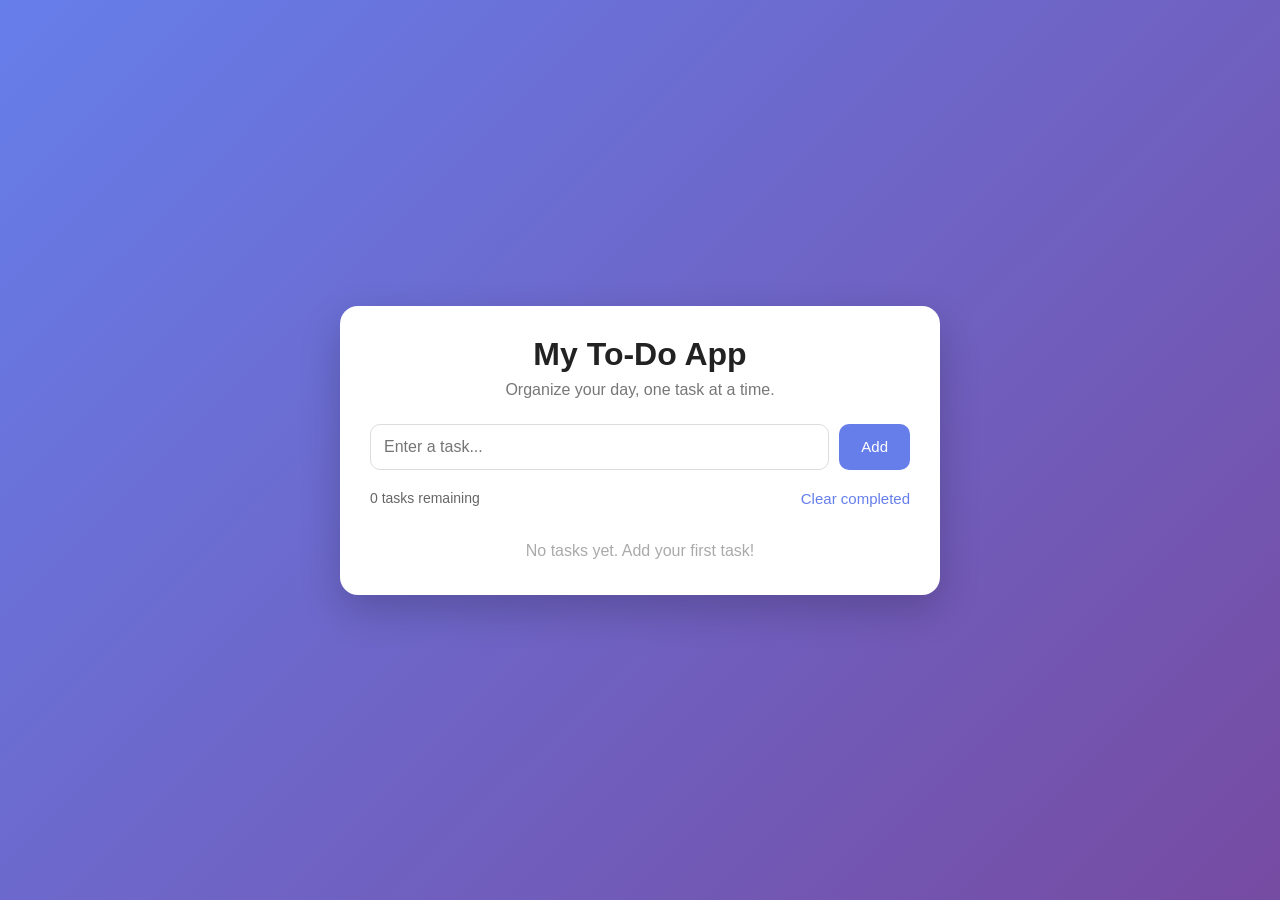
==== index.html @ 93897ae5 "Add files via upload" ====
<!DOCTYPE html>
<html lang="en">
<head>
  <meta charset="UTF-8">
  <meta name="viewport" content="width=device-width, initial-scale=1.0">
  <title>My To-Do App</title>
  <link rel="stylesheet" href="style.css">
</head>
<body>
  <div class="container">
    <div class="app">
      <h1>My To-Do App</h1>
      <p class="subtitle">Organize your day, one task at a time.</p>

      <div class="input-row">
        <input id="taskInput" type="text" placeholder="Enter a task..." maxlength="100">
        <button id="addBtn">Add</button>
      </div>

      <div class="stats">
        <span id="taskCount">0 tasks</span>
        <button id="clearBtn" class="clear">Clear completed</button>
      </div>

      <ul id="taskList"></ul>
      <p id="emptyMessage" class="empty">No tasks yet. Add your first task!</p>
    </div>
  </div>

  <script src="script.js"></script>
</body>
</html>
---- style.css ----
* {
  box-sizing: border-box;
  margin: 0;
  padding: 0;
}

body {
  font-family: Arial, sans-serif;
  min-height: 100vh;
  background: linear-gradient(135deg, #667eea, #764ba2);
  display: flex;
  align-items: center;
  justify-content: center;
  padding: 20px;
}

.container {
  width: 100%;
  max-width: 600px;
}

.app {
  background: white;
  border-radius: 18px;
  padding: 30px;
  box-shadow: 0 15px 40px rgba(0, 0, 0, 0.2);
}

h1 {
  text-align: center;
  color: #222;
  margin-bottom: 8px;
}

.subtitle {
  text-align: center;
  color: #777;
  margin-bottom: 25px;
}

.input-row {
  display: flex;
  gap: 10px;
}

#taskInput {
  flex: 1;
  padding: 13px;
  border: 1px solid #ddd;
  border-radius: 10px;
  font-size: 16px;
  outline: none;
}

#taskInput:focus {
  border-color: #667eea;
}

button {
  border: none;
  cursor: pointer;
  border-radius: 10px;
  font-size: 15px;
}

#addBtn {
  padding: 0 22px;
  background: #667eea;
  color: white;
}

#addBtn:hover {
  opacity: 0.9;
}

.stats {
  display: flex;
  justify-content: space-between;
  align-items: center;
  margin: 20px 0 10px;
  color: #666;
  font-size: 14px;
}

.clear {
  background: transparent;
  color: #667eea;
}

#taskList {
  list-style: none;
}

.task {
  display: flex;
  align-items: center;
  gap: 12px;
  padding: 14px 0;
  border-bottom: 1px solid #eee;
}

.task-text {
  flex: 1;
  color: #333;
  word-break: break-word;
}

.task.completed .task-text {
  text-decoration: line-through;
  color: #999;
}

.delete {
  background: #f3f3f3;
  padding: 8px 12px;
  color: #d33;
}

.empty {
  text-align: center;
  color: #aaa;
  padding: 25px 0 5px;
}

@media (max-width: 480px) {
  .app {
    padding: 22px;
  }

  .input-row {
    flex-direction: column;
  }

  #addBtn {
    padding: 12px;
  }
}
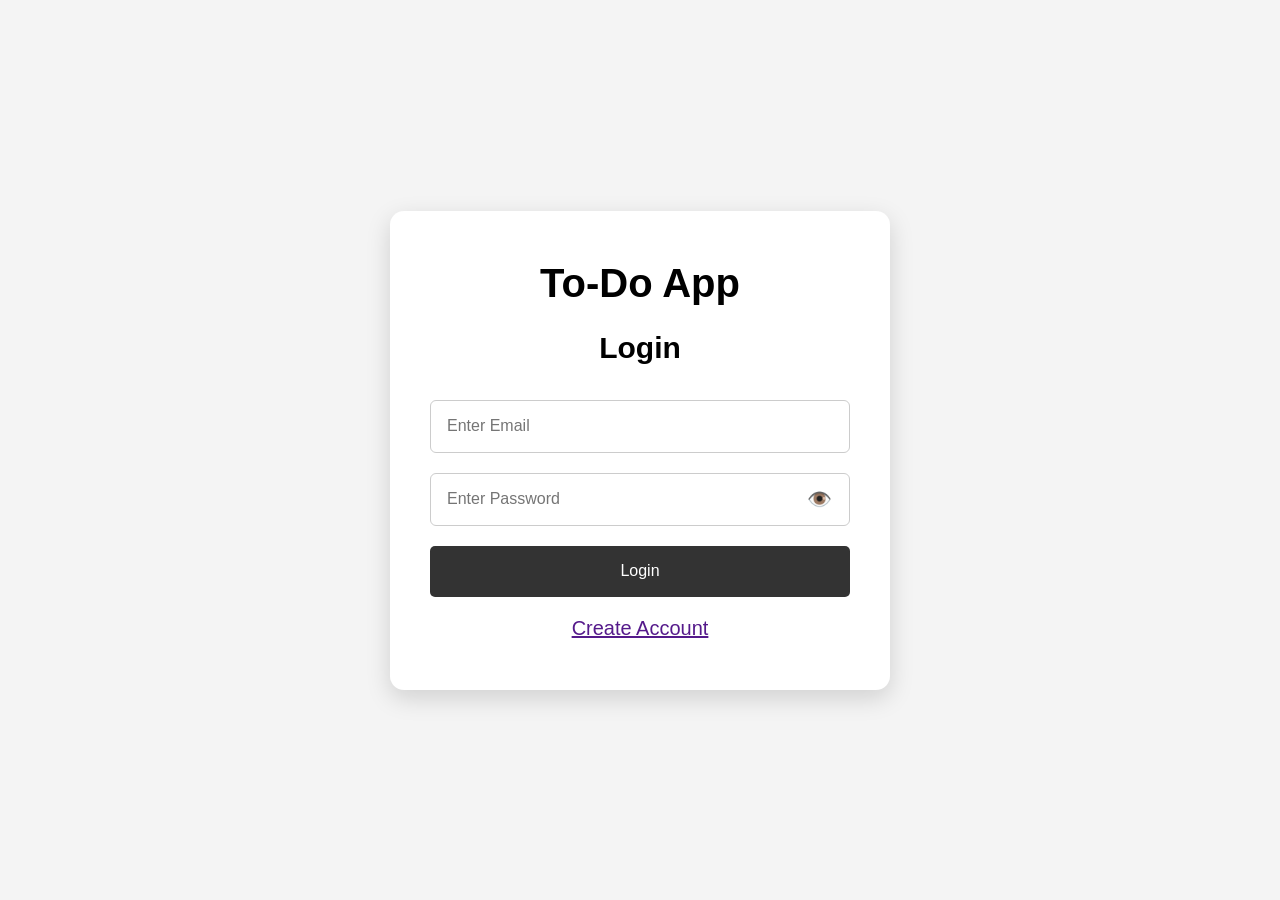
==== commit 7ea29f6c: "Update login register and todo app" ====
--- a/index.html
+++ b/index.html
@@ -1,32 +1,94 @@
-<!DOCTYPE html>
+\<!DOCTYPE html>
 <html lang="en">
 <head>
-  <meta charset="UTF-8">
-  <meta name="viewport" content="width=device-width, initial-scale=1.0">
-  <title>My To-Do App</title>
-  <link rel="stylesheet" href="style.css">
+    <meta charset="UTF-8">
+    <meta name="viewport" content="width=device-width, initial-scale=1.0">
+    <title>My To-Do App</title>
+    <link rel="stylesheet" href="style.css">
 </head>
+
 <body>
-  <div class="container">
-    <div class="app">
-      <h1>My To-Do App</h1>
-      <p class="subtitle">Organize your day, one task at a time.</p>
 
-      <div class="input-row">
-        <input id="taskInput" type="text" placeholder="Enter a task..." maxlength="100">
-        <button id="addBtn">Add</button>
-      </div>
+<div class="app">
 
-      <div class="stats">
-        <span id="taskCount">0 tasks</span>
-        <button id="clearBtn" class="clear">Clear completed</button>
-      </div>
+    <div class="header">
+        <div>
+            <h1>My To-Do App</h1>
+            <p>Stay organized and get things done.</p>
+        </div>
 
-      <ul id="taskList"></ul>
-      <p id="emptyMessage" class="empty">No tasks yet. Add your first task!</p>
+        <button class="logout-btn" onclick="logout()">
+            Logout
+        </button>
     </div>
-  </div>
 
-  <script src="script.js"></script>
+
+    <!-- Add Task -->
+    <form id="todoForm">
+
+        <div class="top-row">
+
+            <input
+                type="text"
+                id="todoInput"
+                placeholder="What needs to be done?"
+                required
+            >
+
+            <select id="priority">
+                <option value="Low">Low</option>
+                <option value="Medium" selected>Medium</option>
+                <option value="High">High</option>
+            </select>
+
+        </div>
+
+
+        <div class="date-row">
+
+            <input
+                type="date"
+                id="taskDate"
+            >
+
+            <input
+                type="time"
+                id="taskTime"
+            >
+
+        </div>
+
+
+        <button type="submit" class="add-btn">
+            Add Task
+        </button>
+
+    </form>
+
+
+    <!-- Task information -->
+    <div class="task-header">
+
+        <span id="taskCount">
+            0 tasks remaining
+        </span>
+
+        <button
+            class="clear-btn"
+            onclick="clearCompleted()"
+        >
+            Clear completed
+        </button>
+
+    </div>
+
+
+    <!-- Tasks -->
+    <div id="todoList"></div>
+
+</div>
+
+<script src="script.js"></script>
+
 </body>
-</html>
+</html>
--- a/style.css
+++ b/style.css
@@ -1,137 +1,406 @@
 * {
-  box-sizing: border-box;
-  margin: 0;
-  padding: 0;
+    box-sizing: border-box;
+    font-family: Arial, sans-serif;
 }
 
 body {
-  font-family: Arial, sans-serif;
-  min-height: 100vh;
-  background: linear-gradient(135deg, #667eea, #764ba2);
-  display: flex;
-  align-items: center;
-  justify-content: center;
-  padding: 20px;
-}
-
-.container {
-  width: 100%;
-  max-width: 600px;
-}
+    margin: 0;
+    min-height: 100vh;
+
+    background: #f4f4f4;
+
+    padding: 35px;
+}
+
+
+/* =========================
+   MAIN APP
+   ========================= */
 
 .app {
-  background: white;
-  border-radius: 18px;
-  padding: 30px;
-  box-shadow: 0 15px 40px rgba(0, 0, 0, 0.2);
-}
-
-h1 {
-  text-align: center;
-  color: #222;
-  margin-bottom: 8px;
-}
-
-.subtitle {
-  text-align: center;
-  color: #777;
-  margin-bottom: 25px;
-}
-
-.input-row {
-  display: flex;
-  gap: 10px;
-}
-
-#taskInput {
-  flex: 1;
-  padding: 13px;
-  border: 1px solid #ddd;
-  border-radius: 10px;
-  font-size: 16px;
-  outline: none;
-}
-
-#taskInput:focus {
-  border-color: #667eea;
-}
-
-button {
-  border: none;
-  cursor: pointer;
-  border-radius: 10px;
-  font-size: 15px;
-}
-
-#addBtn {
-  padding: 0 22px;
-  background: #667eea;
-  color: white;
-}
-
-#addBtn:hover {
-  opacity: 0.9;
-}
-
-.stats {
-  display: flex;
-  justify-content: space-between;
-  align-items: center;
-  margin: 20px 0 10px;
-  color: #666;
-  font-size: 14px;
-}
-
-.clear {
-  background: transparent;
-  color: #667eea;
-}
-
-#taskList {
-  list-style: none;
-}
+    width: 100%;
+    max-width: 900px;
+
+    margin: auto;
+
+    background: white;
+
+    padding: 40px;
+
+    border-radius: 25px;
+
+    box-shadow:
+        0 10px 30px rgba(0, 0, 0, 0.12);
+}
+
+
+/* =========================
+   HEADER
+   ========================= */
+
+.header {
+    display: flex;
+
+    justify-content: space-between;
+    align-items: flex-start;
+
+    margin-bottom: 30px;
+}
+
+.header h1 {
+    margin: 0;
+
+    font-size: 50px;
+
+    color: #222;
+}
+
+.header p {
+    margin-top: 25px;
+
+    font-size: 25px;
+
+    color: #333;
+}
+
+
+/* =========================
+   LOGOUT
+   ========================= */
+
+.logout-btn {
+    background: #333;
+
+    color: white;
+
+    border: none;
+
+    border-radius: 12px;
+
+    padding: 18px 32px;
+
+    font-size: 20px;
+
+    cursor: pointer;
+}
+
+.logout-btn:hover {
+    background: #222;
+}
+
+
+/* =========================
+   INPUT AREA
+   ========================= */
+
+.top-row {
+    display: flex;
+
+    gap: 10px;
+
+    margin-top: 30px;
+}
+
+.top-row input {
+    flex: 1;
+}
+
+input,
+select {
+    height: 80px;
+
+    border: 2px solid #d5d5d5;
+
+    border-radius: 14px;
+
+    padding: 0 22px;
+
+    font-size: 25px;
+
+    background: white;
+
+    outline: none;
+}
+
+input:focus,
+select:focus {
+    border-color: #888;
+}
+
+select {
+    width: 190px;
+}
+
+
+/* =========================
+   DATE AND TIME
+   ========================= */
+
+.date-row {
+    display: flex;
+
+    gap: 0;
+
+    margin-top: 3px;
+}
+
+.date-row input {
+    width: 50%;
+
+    border-radius: 14px;
+}
+
+
+/* =========================
+   ADD BUTTON
+   ========================= */
+
+.add-btn {
+    margin-top: 0;
+
+    padding: 20px 32px;
+
+    background: #333;
+
+    color: white;
+
+    border: none;
+
+    border-radius: 12px;
+
+    font-size: 22px;
+
+    cursor: pointer;
+}
+
+.add-btn:hover {
+    background: #222;
+}
+
+
+/* =========================
+   TASK HEADER
+   ========================= */
+
+.task-header {
+    display: flex;
+
+    justify-content: space-between;
+
+    align-items: center;
+
+    margin-top: 40px;
+
+    margin-bottom: 25px;
+}
+
+#taskCount {
+    font-size: 26px;
+
+    color: #555;
+}
+
+.clear-btn {
+    background: #333;
+
+    color: white;
+
+    border: none;
+
+    border-radius: 12px;
+
+    padding: 18px 28px;
+
+    font-size: 20px;
+
+    cursor: pointer;
+}
+
+
+/* =========================
+   TASK
+   ========================= */
 
 .task {
-  display: flex;
-  align-items: center;
-  gap: 12px;
-  padding: 14px 0;
-  border-bottom: 1px solid #eee;
-}
-
-.task-text {
-  flex: 1;
-  color: #333;
-  word-break: break-word;
-}
-
-.task.completed .task-text {
-  text-decoration: line-through;
-  color: #999;
-}
-
-.delete {
-  background: #f3f3f3;
-  padding: 8px 12px;
-  color: #d33;
-}
+    display: flex;
+
+    align-items: center;
+
+    justify-content: space-between;
+
+    gap: 15px;
+
+    border: 2px solid #ddd;
+
+    border-radius: 15px;
+
+    padding: 25px;
+
+    margin-bottom: 15px;
+}
+
+.task-left {
+    display: flex;
+
+    align-items: center;
+
+    gap: 20px;
+
+    min-width: 0;
+}
+
+.task-checkbox {
+    width: 30px;
+    height: 30px;
+
+    cursor: pointer;
+}
+
+.task-content {
+    min-width: 0;
+}
+
+.task-title {
+    font-size: 25px;
+
+    font-weight: bold;
+
+    color: #222;
+
+    word-break: break-word;
+}
+
+.task-details {
+    margin-top: 12px;
+
+    font-size: 20px;
+
+    color: #666;
+}
+
+.completed .task-title {
+    text-decoration: line-through;
+
+    color: #888;
+}
+
+.completed .task-details {
+    color: #999;
+}
+
+
+/* =========================
+   DELETE
+   ========================= */
+
+.delete-btn {
+    background: #e53935;
+
+    color: white;
+
+    border: none;
+
+    border-radius: 12px;
+
+    padding: 17px 25px;
+
+    font-size: 20px;
+
+    cursor: pointer;
+}
+
+.delete-btn:hover {
+    background: #c62828;
+}
+
+
+/* =========================
+   EMPTY
+   ========================= */
 
 .empty {
-  text-align: center;
-  color: #aaa;
-  padding: 25px 0 5px;
-}
-
-@media (max-width: 480px) {
-  .app {
-    padding: 22px;
-  }
-
-  .input-row {
-    flex-direction: column;
-  }
-
-  #addBtn {
-    padding: 12px;
-  }
-}
+    text-align: center;
+
+    color: #888;
+
+    font-size: 20px;
+
+    padding: 30px;
+}
+
+
+/* =========================
+   MOBILE
+   ========================= */
+
+@media (max-width: 700px) {
+
+    body {
+        padding: 15px;
+    }
+
+    .app {
+        padding: 25px;
+
+        border-radius: 20px;
+    }
+
+    .header {
+        align-items: flex-start;
+    }
+
+    .header h1 {
+        font-size: 38px;
+    }
+
+    .header p {
+        font-size: 20px;
+
+        margin-top: 15px;
+    }
+
+    .logout-btn {
+        padding: 14px 20px;
+
+        font-size: 16px;
+    }
+
+    .top-row {
+        flex-direction: column;
+    }
+
+    .top-row input,
+    select {
+        width: 100%;
+    }
+
+    .date-row {
+        flex-direction: column;
+    }
+
+    .date-row input {
+        width: 100%;
+    }
+
+    .task-header {
+        flex-direction: column;
+
+        align-items: stretch;
+
+        gap: 15px;
+    }
+
+    .clear-btn {
+        width: 100%;
+    }
+
+    .task {
+        align-items: flex-start;
+
+        flex-direction: column;
+    }
+
+    .delete-btn {
+        width: 100%;
+    }
+}
